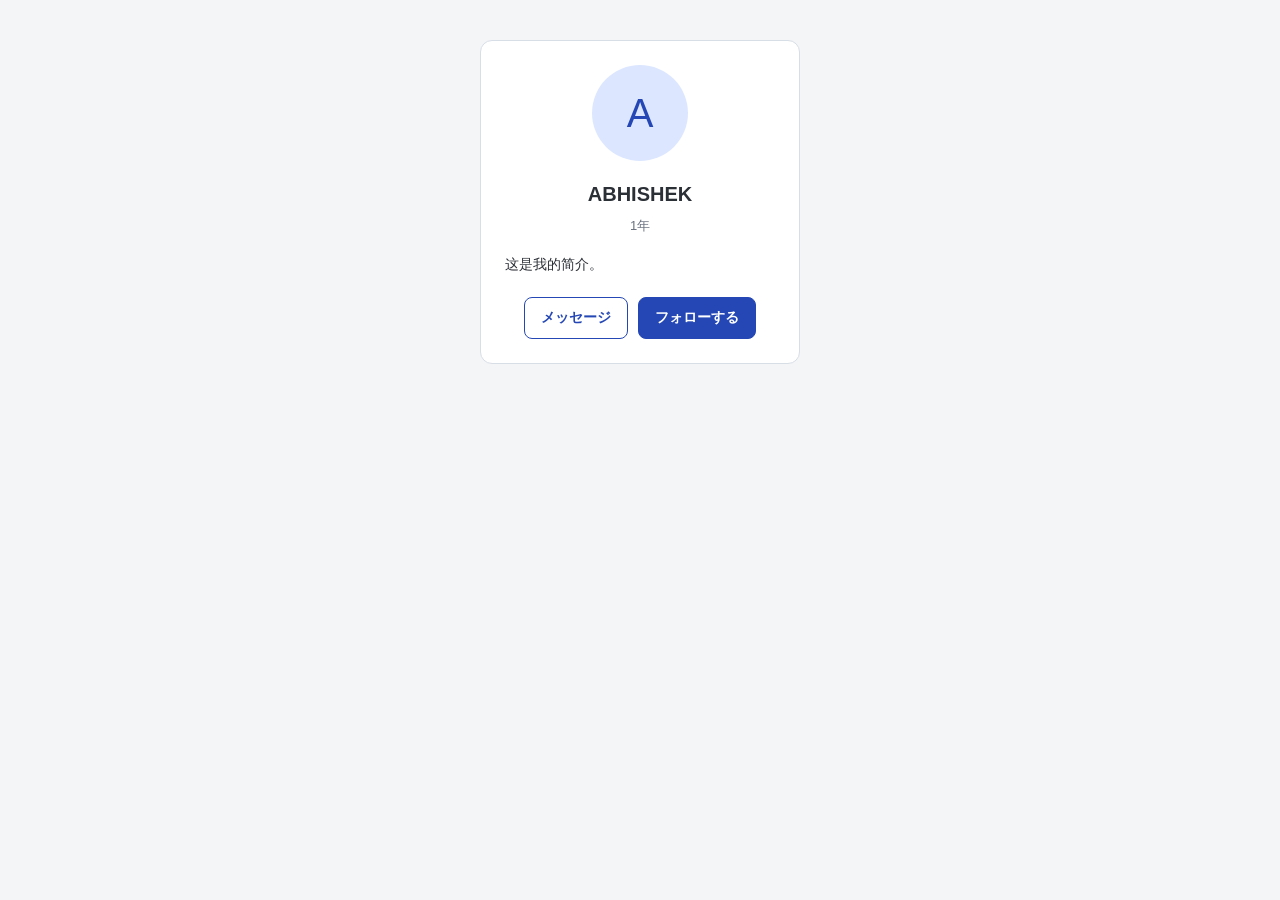
==== 261002/index.html @ 495cc545 "BEM" ====
<!DOCTYPE html>
<html lang="en">
<head>
    <meta charset="UTF-8">
    <meta name="viewport" content="width=device-width, initial-scale=1.0">
    <title>profile</title>
    <link rel="stylesheet" href="style.css">
</head>
<body>
     <article class="profile"> 
        <p class="profile__icon">A</p>
        <h1 class="profile__name">ABHISHEK</h1>
        <p class="profile__year">1年</p>
        <p class="profile__introduction">这是我的简介。</p>
        <div class="profile__footer">
        <a class="button" href="#"> メッセージ</a>
        <a class="button button--primary" href="#">フォローする</a>
    </article>
</body>
</html>
---- 261002/style.css ----
/* common */
* {
  box-sizing: border-box;
}

body {
    margin: 0;
    padding: 40px 20px;
  background: #f3f5f7;
  color: #2b2f36;
  font-family: sans-serif;
  line-height: 1.7;
}
.button {
display: inline-block;
padding: 8px 16px;
border: 1px solid #2447b5;
border-radius: 8px;
color: #2447b5;
font-size: 14px;
font-weight: bold;
text-decoration: none;
}
.button--primary {
background: #2447b5;
color: #ffffff;
}

.profile {
max-width: 320px;
margin: 0 auto;
padding: 24px;
background: #ffffff;
border: 1px solid #d8dee6;
border-radius: 12px;
}

.profile__icon {
width: 96px;
height: 96px;
margin: 0 auto 16px;
border-radius: 50%;
background: #dce7ff;
color: #2447b5;
font-size: 40px;
line-height: 96px;
text-align: center;
}
.profile__name {
margin: 0;
font-size: 20px;
text-align: center;
}
.profile__year {
margin: 4px 0 16px;
font-size: 13px;
color: #6b7280;
text-align: center;
}
.profile__introduction {
margin: 0;
font-size: 14px;
}
.profile__footer {
display: flex;
justify-content: center;
gap: 10px;
margin-top: 20px;
}
/* profile */
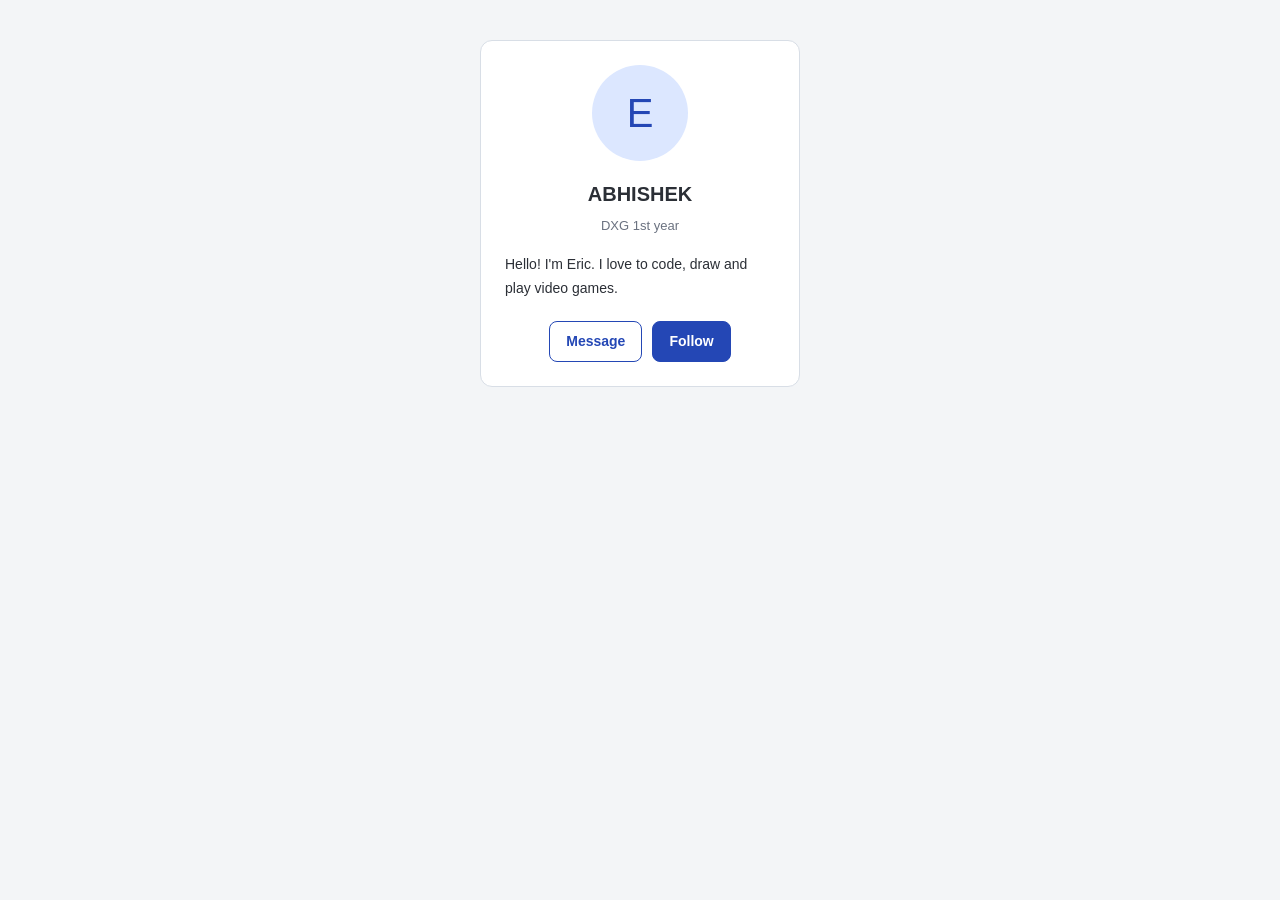
==== commit 2bd797c6: "html header,css added" ====
--- a/261002/index.html
+++ b/261002/index.html
@@ -3,18 +3,19 @@
 <head>
     <meta charset="UTF-8">
     <meta name="viewport" content="width=device-width, initial-scale=1.0">
-    <title>profile</title>
-    <link rel="stylesheet" href="style.css">
+    <title>Document</title>
+    <link rel="stylesheet" href="/261002/style.css">
 </head>
 <body>
-     <article class="profile"> 
-        <p class="profile__icon">A</p>
+    <article class="profile">
+        <p class="profile__icon">E</p>
         <h1 class="profile__name">ABHISHEK</h1>
-        <p class="profile__year">1年</p>
-        <p class="profile__introduction">这是我的简介。</p>
+        <p class="profile__year">DXG 1st year</p>
+        <p class="profile__introduction">Hello! I'm Eric. I love to code, draw and play video games.</p>
         <div class="profile__footer">
-        <a class="button" href="#"> メッセージ</a>
-        <a class="button button--primary" href="#">フォローする</a>
+            <a href="#" class="button">Message</a>
+            <a href="#" class="button button--primary">Follow</a>
+        </div>
     </article>
 </body>
 </html>
